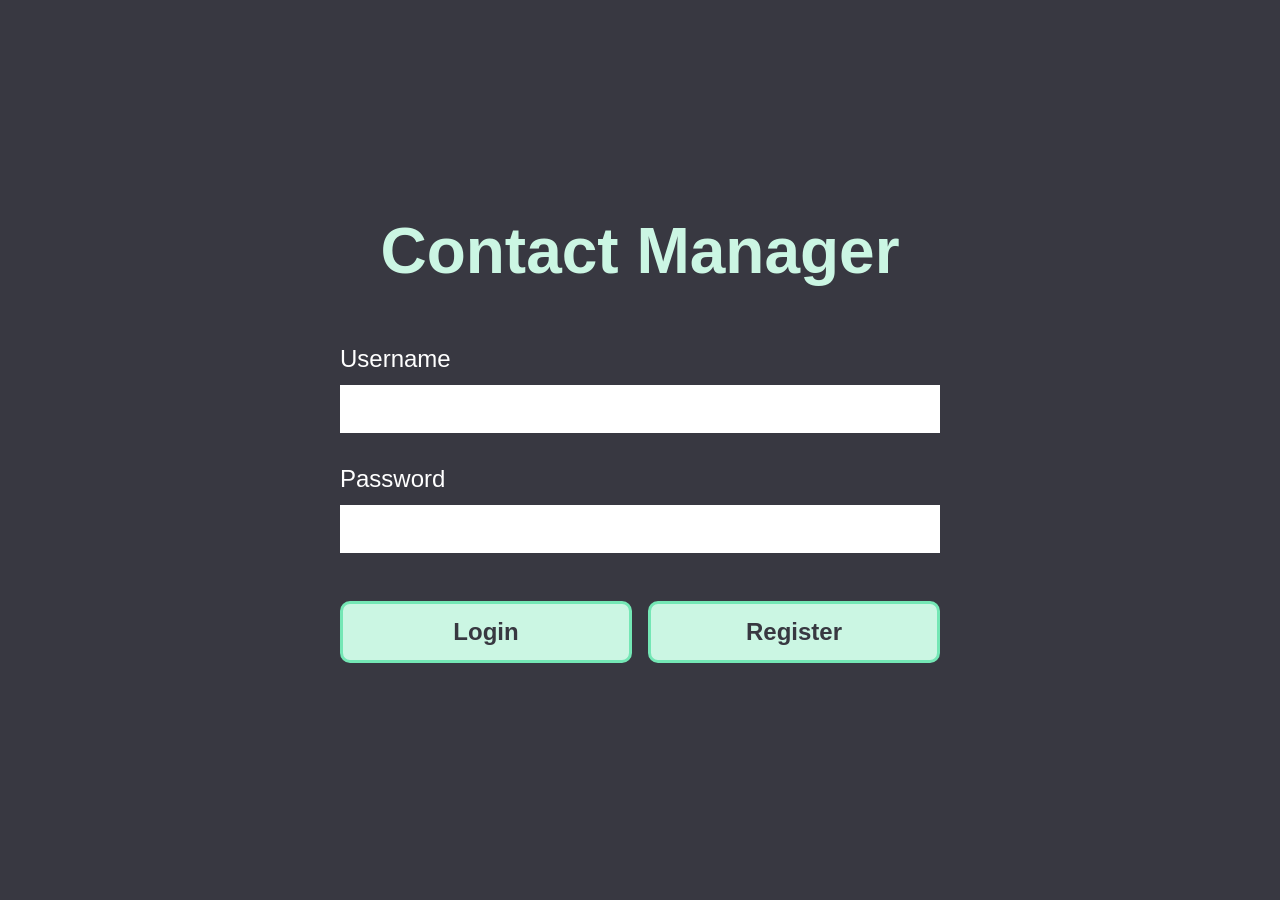
==== index.html @ f8d7e155 "Skeleton UI, no functionality" ====
<!DOCTYPE html>
<html lang="en">

<head>

    <!-- Character encoding -->
    <meta charset="UTF-8">

    <!-- Mobile responsiveness -->
    <meta name="viewport" content="width=device-width, initial-scale=1.0">

    <!-- Page title -->
    <title>Contact Manager</title>

    <!-- Bootstrap CSS -->
    <link href="https://cdn.jsdelivr.net/npm/bootstrap@5.3.7/dist/css/bootstrap.min.css" rel="stylesheet">

    <!-- Bootstrap Icons -->
    <link rel="stylesheet" href="https://cdn.jsdelivr.net/npm/bootstrap-icons@1.13.1/font/bootstrap-icons.min.css">

    <!-- Custom CSS -->
    <link rel="stylesheet" href="css/styles.css">

</head>

<body class="dark-bg">

    <!-- Main container -->
    <div class="container min-vh-100 d-flex justify-content-center align-items-center">

        <!-- Login content -->
        <div class="login-content">

            <!-- App title -->
            <h1 class="text-center title-text mb-5">
                Contact Manager
            </h1>

            <!-- Username field -->
            <div class="mb-4">

                <!-- Username label -->
                <label class="form-label form-text">
                    Username
                </label>

                <!-- Username input -->
                <input
                    type="text"
                    class="form-control custom-input"
                    id="loginUsername">

            </div>

            <!-- Password field -->
            <div class="mb-5">

                <!-- Password label -->
                <label class="form-label form-text">
                    Password
                </label>

                <!-- Password input -->
                <input
                    type="password"
                    class="form-control custom-input"
                    id="loginPassword">

            </div>

            <!-- Button row -->
            <div class="d-flex justify-content-between gap-3">

                <!-- Login button -->
                <button
                    class="btn custom-btn w-100"
                    id="loginButton">
                    Login
                </button>

                <!-- Register button -->
                <button
                    class="btn custom-btn w-100"
                    id="registerButton">
                    Register
                </button>

            </div>

            <!-- Error/result text -->
            <p
                class="text-center mt-4 error-text"
                id="loginResult">
            </p>

        </div>

    </div>

    <!-- Main JavaScript -->
    <script src="js/app.js"></script>

    <!-- Bootstrap JS -->
    <script src="https://cdn.jsdelivr.net/npm/bootstrap@5.3.7/dist/js/bootstrap.bundle.min.js"></script>

</body>

</html>
---- css/styles.css ----
/* Page font */
body {
    font-family: Arial, Helvetica, sans-serif;
}

/* Main background */
.dark-bg {
    background-color: #383841;
    color: white;
}

/* Login content width */
.login-content {
    width: 100%;
    max-width: 600px;
}

/* Main title */
.title-text {
    color: #CBF6E3;
    font-size: 4rem;
    font-weight: bold;
}

/* Section titles */
.section-title {
    font-weight: bold;
}

/* Form labels */
.form-text {
    color: white;
    font-size: 1.5rem;
}

/* Custom inputs */
.custom-input {
    border-radius: 0;
    border: none;
    padding: 12px;
}

/* Main buttons */
.custom-btn {
    background-color: #CBF6E3;
    color: #383841;
    font-weight: bold;
    font-size: 1.5rem;
    border: 3px solid #74E7B5;
    border-radius: 10px;
    padding: 10px;
}

/* Main button hover */
.custom-btn:hover {
    background-color: #CBF6E3;
}

/* Dark buttons */
.dark-btn {
    background-color: #383841;
    color: white;
    border-radius: 10px;
    border: 3px solid #26262C;
    padding: 8px 24px;
    font-size: 1.2rem;
}

/* Dark button hover */
.dark-btn:hover {
    background-color: #383841;
}

/* Add/edit panel */
.green-panel {
    background-color: #74E7B5;
    color: #383841;
    width: 100%;
    border-radius: 0;
}

/* Search button */
.search-btn {
    background-color: #74E7B5;
    border: none;
    font-size: 1.4rem;
    border-radius: 0;
}

/* Contact card */
.contact-card {
    border: 2px solid #74E7B5;
    padding: 20px;
    background-color: #383841;
    cursor: pointer;
    transition: 0.2s;
    border-radius: 10px;
}

/* Contact hover */
.contact-card:hover {
    transform: scale(1.02);
}

/* Selected contact */
.selected-contact {
    background-color: #74E7B5;
}

/* Selected contact text */
.selected-contact .contact-name,
.selected-contact .contact-info {
    color: #383841;
}

/* Contact name */
.contact-name {
    color: #74E7B5;
    font-weight: bold;
}

/* Contact info */
.contact-info {
    margin: 0;
    color: #CBF6E3;
}

/* Error text */
.error-text {
    color: #ff8a8a;
}
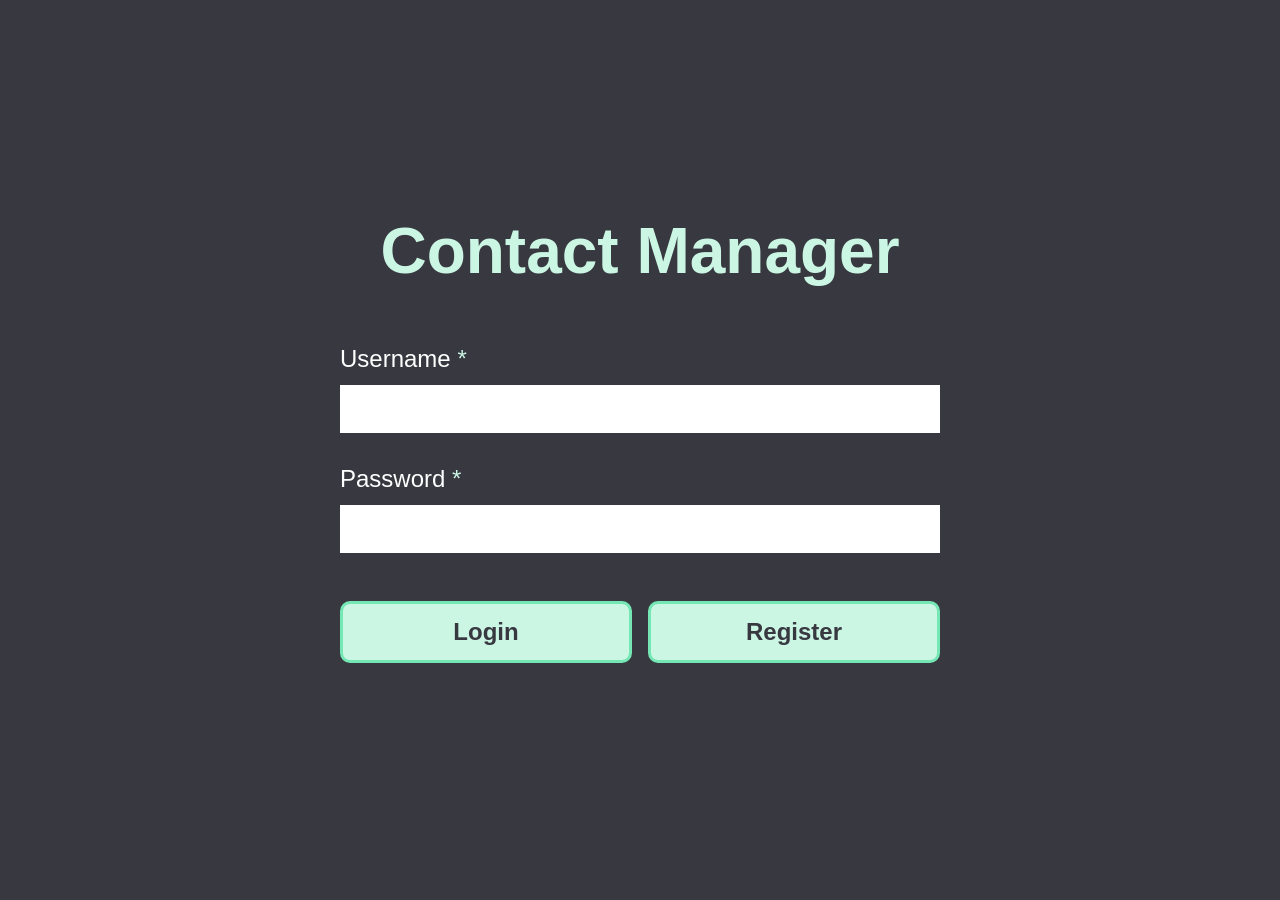
==== commit a62834fb: "Color blind accesibility" ====
--- a/index.html
+++ b/index.html
@@ -42,6 +42,7 @@
                 <!-- Username label -->
                 <label class="form-label form-text">
                     Username
+                    <span class="required-star">*</span>
                 </label>
 
                 <!-- Username input -->
@@ -58,6 +59,7 @@
                 <!-- Password label -->
                 <label class="form-label form-text">
                     Password
+                    <span class="required-star">*</span>
                 </label>
 
                 <!-- Password input -->
--- a/css/styles.css
+++ b/css/styles.css
@@ -33,6 +33,23 @@
     font-size: 1.5rem;
 }
 
+/* Field labels above inputs */
+.field-label {
+    display: block;
+    font-weight: bold;
+    margin-bottom: 4px;
+    color: #383841;
+    font-size: 0.95rem;
+}
+
+/* Required asterisk */
+.dark-required-star {
+    color: #26262C;
+}
+.required-star {
+    color: #CBF6E3;
+}
+
 /* Custom inputs */
 .custom-input {
     border-radius: 0;
@@ -66,9 +83,18 @@
     font-size: 1.2rem;
 }
 
-/* Dark button hover */
-.dark-btn:hover {
+/* Dark button hover (only when enabled) */
+.dark-btn:not(:disabled):hover {
     background-color: #383841;
+}
+
+/* Disabled dark button */
+.dark-btn:disabled {
+    background-color: #555;
+    color: #999;
+    border-color: #444;
+    cursor: not-allowed;
+    opacity: 0.6;
 }
 
 /* Add/edit panel */
@@ -77,6 +103,20 @@
     color: #383841;
     width: 100%;
     border-radius: 0;
+}
+
+/* Greyed-out overlay for disabled edit section */
+#editSection.edit-disabled {
+    opacity: 0.5;
+    pointer-events: none;
+}
+
+/* Hint text shown when no contact is selected */
+.edit-hint {
+    font-size: 0.85rem;
+    color: #383841;
+    font-style: italic;
+    margin: 0;
 }
 
 /* Search button */
@@ -126,6 +166,9 @@
 }
 
 /* Error text */
+.dark-error-text {
+    color: #26262C;
+}
 .error-text {
-    color: #ff8a8a;
+    color: #CBF6E3;
 }
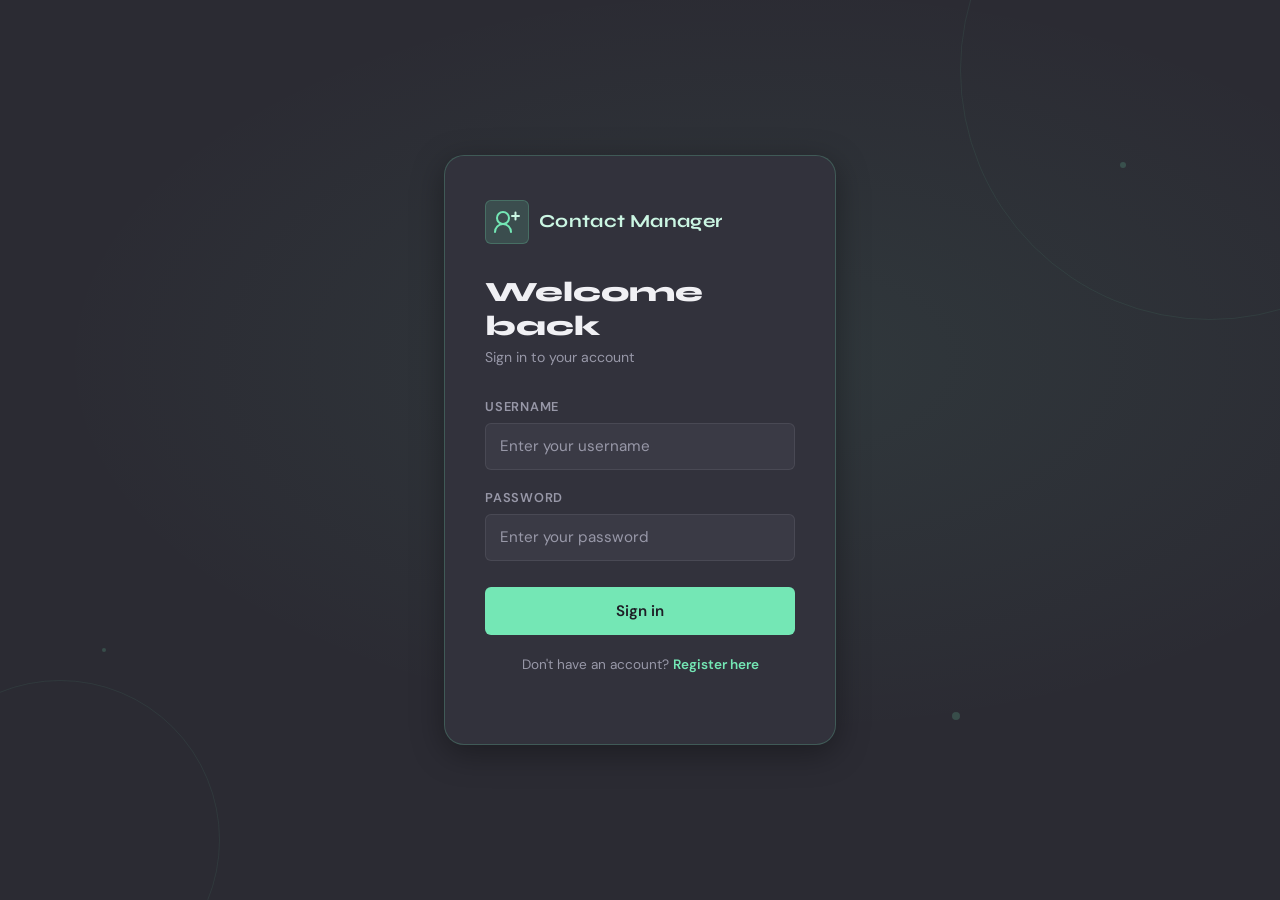
==== commit c7d2fbd8: "Updated UI + Register fix" ====
--- a/index.html
+++ b/index.html
@@ -2,109 +2,111 @@
 <html lang="en">
 
 <head>
-
-    <!-- Character encoding -->
     <meta charset="UTF-8">
-
-    <!-- Mobile responsiveness -->
     <meta name="viewport" content="width=device-width, initial-scale=1.0">
-
-    <!-- Page title -->
     <title>Contact Manager</title>
-
-    <!-- Bootstrap CSS -->
     <link href="https://cdn.jsdelivr.net/npm/bootstrap@5.3.7/dist/css/bootstrap.min.css" rel="stylesheet">
-
-    <!-- Bootstrap Icons -->
-    <link rel="stylesheet" href="https://cdn.jsdelivr.net/npm/bootstrap-icons@1.13.1/font/bootstrap-icons.min.css">
-
-    <!-- Custom CSS -->
+    <link href="https://fonts.googleapis.com/css2?family=DM+Sans:wght@300;400;500;600&family=Syne:wght@700;800&display=swap" rel="stylesheet">
     <link rel="stylesheet" href="css/styles.css">
-
 </head>
 
-<body class="dark-bg">
+<body class="auth-page">
 
-    <!-- Main container -->
-    <div class="container min-vh-100 d-flex justify-content-center align-items-center">
+    <div class="auth-wrapper">
 
-        <!-- Login content -->
-        <div class="login-content">
+        <div class="auth-card">
 
-            <!-- App title -->
-            <h1 class="text-center title-text mb-5">
-                Contact Manager
-            </h1>
-
-            <!-- Username field -->
-            <div class="mb-4">
-
-                <!-- Username label -->
-                <label class="form-label form-text">
-                    Username
-                    <span class="required-star">*</span>
-                </label>
-
-                <!-- Username input -->
-                <input
-                    type="text"
-                    class="form-control custom-input"
-                    id="loginUsername">
-
+            <div class="auth-brand">
+                <div class="brand-icon">
+                    <svg width="28" height="28" viewBox="0 0 28 28" fill="none">
+                        <circle cx="10" cy="10" r="6" stroke="#74E7B5" stroke-width="2"/>
+                        <path d="M2 24c0-4.418 3.582-8 8-8s8 3.582 8 8" stroke="#74E7B5" stroke-width="2" stroke-linecap="round"/>
+                        <path d="M19 8h7M22.5 4.5v7" stroke="#CBF6E3" stroke-width="2" stroke-linecap="round"/>
+                    </svg>
+                </div>
+                <span class="brand-name">Contact Manager</span>
             </div>
 
-            <!-- Password field -->
-            <div class="mb-5">
+            <div id="loginView">
+                <h1 class="auth-heading">Welcome back</h1>
+                <p class="auth-subheading">Sign in to your account</p>
 
-                <!-- Password label -->
-                <label class="form-label form-text">
-                    Password
-                    <span class="required-star">*</span>
-                </label>
+                <div class="field-group">
+                    <label for="loginUsername" class="field-label">Username</label>
+                    <input type="text" class="field-input" id="loginUsername" autocomplete="username" placeholder="Enter your username">
+                </div>
 
-                <!-- Password input -->
-                <input
-                    type="password"
-                    class="form-control custom-input"
-                    id="loginPassword">
+                <div class="field-group">
+                    <label for="loginPassword" class="field-label">Password</label>
+                    <input type="password" class="field-input" id="loginPassword" autocomplete="current-password" placeholder="Enter your password">
+                </div>
 
+                <button class="auth-btn" id="loginButton">Sign in</button>
+
+                <p class="auth-switch">Don't have an account? <a href="#" id="toRegister" class="auth-switch-link">Register here</a></p>
             </div>
 
-            <!-- Button row -->
-            <div class="d-flex justify-content-between gap-3">
+            <div id="registerView" style="display:none;">
+                <h1 class="auth-heading">Create account</h1>
+                <p class="auth-subheading">Fill in your details to get started</p>
 
-                <!-- Login button -->
-                <button
-                    class="btn custom-btn w-100"
-                    id="loginButton">
-                    Login
-                </button>
+                <div class="name-row">
+                    <div class="field-group">
+                        <label for="registerFirstName" class="field-label">First Name</label>
+                        <input type="text" class="field-input" id="registerFirstName" autocomplete="given-name" placeholder="First">
+                    </div>
+                    <div class="field-group">
+                        <label for="registerLastName" class="field-label">Last Name</label>
+                        <input type="text" class="field-input" id="registerLastName" autocomplete="family-name" placeholder="Last">
+                    </div>
+                </div>
 
-                <!-- Register button -->
-                <button
-                    class="btn custom-btn w-100"
-                    id="registerButton">
-                    Register
-                </button>
+                <div class="field-group">
+                    <label for="registerUsername" class="field-label">Username</label>
+                    <input type="text" class="field-input" id="registerUsername" autocomplete="username" placeholder="Choose a username">
+                </div>
 
+                <div class="field-group">
+                    <label for="registerPassword" class="field-label">Password</label>
+                    <input type="password" class="field-input" id="registerPassword" autocomplete="new-password" placeholder="Choose a password">
+                </div>
+
+                <button class="auth-btn" id="registerButton">Create account</button>
+
+                <p class="auth-switch">Already have an account? <a href="#" id="toLogin" class="auth-switch-link">Login here</a></p>
             </div>
 
-            <!-- Error/result text -->
-            <p
-                class="text-center mt-4 error-text"
-                id="loginResult">
-            </p>
+            <p class="auth-result" id="loginResult" role="alert"></p>
 
+        </div>
+
+        <div class="auth-decoration" aria-hidden="true">
+            <div class="deco-ring deco-ring-1"></div>
+            <div class="deco-ring deco-ring-2"></div>
+            <div class="deco-dot deco-dot-1"></div>
+            <div class="deco-dot deco-dot-2"></div>
+            <div class="deco-dot deco-dot-3"></div>
         </div>
 
     </div>
 
-    <!-- Main JavaScript -->
     <script src="js/app.js"></script>
-
-    <!-- Bootstrap JS -->
     <script src="https://cdn.jsdelivr.net/npm/bootstrap@5.3.7/dist/js/bootstrap.bundle.min.js"></script>
 
+    <script>
+        document.getElementById("toRegister").addEventListener("click", function(e) {
+            e.preventDefault();
+            document.getElementById("loginView").style.display = "none";
+            document.getElementById("registerView").style.display = "block";
+            document.getElementById("loginResult").textContent = "";
+        });
+        document.getElementById("toLogin").addEventListener("click", function(e) {
+            e.preventDefault();
+            document.getElementById("registerView").style.display = "none";
+            document.getElementById("loginView").style.display = "block";
+            document.getElementById("loginResult").textContent = "";
+        });
+    </script>
+
 </body>
-
 </html>
--- a/css/styles.css
+++ b/css/styles.css
@@ -1,174 +1,435 @@
-/* Page font */
+/* ── Tokens ─────────────────────────────────────────────────────────────── */
+:root {
+    --bg:          #2B2B33;
+    --bg-raised:   #32323C;
+    --bg-panel:    #3A3A45;
+    --mint:        #74E7B5;
+    --mint-light:  #CBF6E3;
+    --mint-dim:    rgba(116,231,181,.15);
+    --text:        #F0F0F4;
+    --text-muted:  #9898A8;
+    --text-dark:   #1E1E26;
+    --border:      rgba(116,231,181,.22);
+    --danger:      #FF6B6B;
+    --radius-sm:   6px;
+    --radius-md:   12px;
+    --radius-lg:   20px;
+    --shadow-sm:   0 2px 8px rgba(0,0,0,.25);
+    --shadow-md:   0 8px 32px rgba(0,0,0,.35);
+    --transition:  .18s ease;
+}
+
+/* ── Reset / Base ────────────────────────────────────────────────────────── */
+*, *::before, *::after { box-sizing: border-box; }
+
 body {
-    font-family: Arial, Helvetica, sans-serif;
-}
-
-/* Main background */
-.dark-bg {
-    background-color: #383841;
-    color: white;
-}
-
-/* Login content width */
-.login-content {
+    font-family: 'DM Sans', sans-serif;
+    font-size: 15px;
+    color: var(--text);
+    background-color: var(--bg);
+    margin: 0;
+}
+
+/* ── Auth page ───────────────────────────────────────────────────────────── */
+.auth-page {
+    min-height: 100vh;
+    display: flex;
+    align-items: center;
+    justify-content: center;
+    background: radial-gradient(ellipse 80% 60% at 60% 40%, rgba(116,231,181,.07) 0%, transparent 70%), var(--bg);
+    overflow: hidden;
+}
+
+.auth-wrapper {
+    position: relative;
     width: 100%;
-    max-width: 600px;
-}
-
-/* Main title */
-.title-text {
-    color: #CBF6E3;
-    font-size: 4rem;
-    font-weight: bold;
-}
-
-/* Section titles */
-.section-title {
-    font-weight: bold;
-}
-
-/* Form labels */
-.form-text {
-    color: white;
-    font-size: 1.5rem;
-}
-
-/* Field labels above inputs */
+    max-width: 440px;
+    padding: 24px;
+}
+
+.auth-card {
+    background: var(--bg-raised);
+    border: 1px solid var(--border);
+    border-radius: var(--radius-lg);
+    padding: 44px 40px 36px;
+    box-shadow: var(--shadow-md);
+    position: relative;
+    z-index: 1;
+}
+
+/* brand mark */
+.auth-brand {
+    display: flex;
+    align-items: center;
+    gap: 10px;
+    margin-bottom: 32px;
+}
+.brand-icon {
+    width: 44px; height: 44px;
+    background: var(--mint-dim);
+    border: 1px solid var(--border);
+    border-radius: var(--radius-sm);
+    display: flex; align-items: center; justify-content: center;
+}
+.brand-icon-sm {
+    width: 34px; height: 34px;
+    background: var(--mint-dim);
+    border: 1px solid var(--border);
+    border-radius: var(--radius-sm);
+    display: flex; align-items: center; justify-content: center;
+}
+.brand-name {
+    font-family: 'Syne', sans-serif;
+    font-size: 1.15rem;
+    font-weight: 700;
+    color: var(--mint-light);
+    letter-spacing: .02em;
+}
+
+/* headings */
+.auth-heading {
+    font-family: 'Syne', sans-serif;
+    font-size: 1.75rem;
+    font-weight: 800;
+    color: var(--text);
+    margin: 0 0 4px;
+}
+.auth-subheading {
+    font-size: .88rem;
+    color: var(--text-muted);
+    margin: 0 0 28px;
+}
+
+/* field */
+.field-group { margin-bottom: 18px; }
+.name-row {
+    display: grid;
+    grid-template-columns: 1fr 1fr;
+    gap: 12px;
+}
 .field-label {
     display: block;
-    font-weight: bold;
-    margin-bottom: 4px;
-    color: #383841;
-    font-size: 0.95rem;
-}
-
-/* Required asterisk */
-.dark-required-star {
-    color: #26262C;
-}
-.required-star {
-    color: #CBF6E3;
-}
-
-/* Custom inputs */
-.custom-input {
-    border-radius: 0;
+    font-size: .8rem;
+    font-weight: 600;
+    letter-spacing: .06em;
+    text-transform: uppercase;
+    color: var(--text-muted);
+    margin-bottom: 7px;
+}
+.field-input {
+    width: 100%;
+    background: var(--bg-panel);
+    border: 1px solid rgba(255,255,255,.08);
+    border-radius: var(--radius-sm);
+    color: var(--text);
+    font-family: 'DM Sans', sans-serif;
+    font-size: .95rem;
+    padding: 11px 14px;
+    outline: none;
+    transition: border-color var(--transition), box-shadow var(--transition);
+}
+.field-input::placeholder { color: var(--text-muted); }
+.field-input:focus {
+    border-color: var(--mint);
+    box-shadow: 0 0 0 3px rgba(116,231,181,.15);
+}
+
+/* auth button */
+.auth-btn {
+    width: 100%;
+    background: var(--mint);
+    color: var(--text-dark);
+    font-family: 'DM Sans', sans-serif;
+    font-size: .95rem;
+    font-weight: 600;
     border: none;
-    padding: 12px;
-}
-
-/* Main buttons */
-.custom-btn {
-    background-color: #CBF6E3;
-    color: #383841;
-    font-weight: bold;
-    font-size: 1.5rem;
-    border: 3px solid #74E7B5;
-    border-radius: 10px;
-    padding: 10px;
-}
-
-/* Main button hover */
-.custom-btn:hover {
-    background-color: #CBF6E3;
-}
-
-/* Dark buttons */
-.dark-btn {
-    background-color: #383841;
-    color: white;
-    border-radius: 10px;
-    border: 3px solid #26262C;
-    padding: 8px 24px;
-    font-size: 1.2rem;
-}
-
-/* Dark button hover (only when enabled) */
-.dark-btn:not(:disabled):hover {
-    background-color: #383841;
-}
-
-/* Disabled dark button */
-.dark-btn:disabled {
-    background-color: #555;
-    color: #999;
-    border-color: #444;
+    border-radius: var(--radius-sm);
+    padding: 13px;
+    cursor: pointer;
+    transition: opacity var(--transition), transform var(--transition);
+    margin-top: 8px;
+}
+.auth-btn:hover { opacity: .88; transform: translateY(-1px); }
+.auth-btn:active { transform: translateY(0); opacity: 1; }
+
+/* switch link */
+.auth-switch {
+    text-align: center;
+    font-size: .85rem;
+    color: var(--text-muted);
+    margin: 20px 0 0;
+}
+.auth-switch-link {
+    color: var(--mint);
+    font-weight: 600;
+    text-decoration: none;
+}
+.auth-switch-link:hover { text-decoration: underline; }
+
+/* result/error */
+.auth-result {
+    text-align: center;
+    font-size: .85rem;
+    color: var(--danger);
+    margin: 12px 0 0;
+    min-height: 20px;
+}
+
+/* decorative rings */
+.auth-decoration { position: fixed; inset: 0; pointer-events: none; z-index: 0; }
+.deco-ring {
+    position: absolute;
+    border-radius: 50%;
+    border: 1px solid rgba(116,231,181,.08);
+}
+.deco-ring-1 { width: 500px; height: 500px; top: -180px; right: -180px; }
+.deco-ring-2 { width: 320px; height: 320px; bottom: -100px; left: -100px; }
+.deco-dot {
+    position: absolute;
+    border-radius: 50%;
+    background: var(--mint);
+    opacity: .18;
+}
+.deco-dot-1 { width: 6px; height: 6px; top: 18%; right: 12%; }
+.deco-dot-2 { width: 4px; height: 4px; top: 72%; left: 8%; }
+.deco-dot-3 { width: 8px; height: 8px; bottom: 20%; right: 25%; }
+
+/* ── App header ──────────────────────────────────────────────────────────── */
+.app-header {
+    background: var(--bg-raised);
+    border-bottom: 1px solid var(--border);
+}
+.welcome-text {
+    font-family: 'Syne', sans-serif;
+    font-size: 1.3rem;
+    font-weight: 700;
+    color: var(--mint-light);
+}
+.logout-btn {
+    display: flex; align-items: center; gap: 7px;
+    background: transparent;
+    border: 1px solid var(--border);
+    border-radius: var(--radius-sm);
+    color: var(--text-muted);
+    font-family: 'DM Sans', sans-serif;
+    font-size: .85rem;
+    padding: 8px 16px;
+    cursor: pointer;
+    transition: border-color var(--transition), color var(--transition);
+}
+.logout-btn:hover { border-color: var(--mint); color: var(--mint); }
+
+/* ── Panel section ───────────────────────────────────────────────────────── */
+.panel-section {
+    background: var(--bg-raised);
+    border-bottom: 1px solid var(--border);
+}
+.form-panel {
+    background: var(--bg-panel);
+    border: 1px solid var(--border);
+    border-radius: var(--radius-md);
+    padding: 28px;
+    height: 100%;
+}
+.panel-title {
+    font-family: 'Syne', sans-serif;
+    font-size: 1rem;
+    font-weight: 700;
+    letter-spacing: .04em;
+    text-transform: uppercase;
+    color: var(--mint-light);
+    margin: 0 0 20px;
+}
+.panel-field-label {
+    display: block;
+    font-size: .75rem;
+    font-weight: 600;
+    letter-spacing: .06em;
+    text-transform: uppercase;
+    color: var(--text-muted);
+    margin-bottom: 7px;
+}
+.panel-required { color: var(--mint); }
+.panel-input {
+    width: 100%;
+    background: var(--bg-raised);
+    border: 1px solid rgba(255,255,255,.08);
+    border-radius: var(--radius-sm);
+    color: var(--text);
+    font-family: 'DM Sans', sans-serif;
+    font-size: .9rem;
+    padding: 10px 13px;
+    outline: none;
+    transition: border-color var(--transition), box-shadow var(--transition);
+}
+.panel-input::placeholder { color: var(--text-muted); }
+.panel-input:focus {
+    border-color: var(--mint);
+    box-shadow: 0 0 0 3px rgba(116,231,181,.12);
+}
+.panel-input:disabled {
+    opacity: .45;
     cursor: not-allowed;
-    opacity: 0.6;
-}
-
-/* Add/edit panel */
-.green-panel {
-    background-color: #74E7B5;
-    color: #383841;
+}
+.panel-btn {
+    display: inline-flex; align-items: center; gap: 7px;
+    background: var(--mint);
+    color: var(--text-dark);
+    font-family: 'DM Sans', sans-serif;
+    font-size: .88rem;
+    font-weight: 600;
+    border: none;
+    border-radius: var(--radius-sm);
+    padding: 10px 20px;
+    cursor: pointer;
+    transition: opacity var(--transition), transform var(--transition);
+}
+.panel-btn:hover:not(:disabled) { opacity: .85; transform: translateY(-1px); }
+.panel-btn:disabled {
+    background: var(--bg-raised);
+    color: var(--text-muted);
+    border: 1px solid rgba(255,255,255,.07);
+    cursor: not-allowed;
+    transform: none; opacity: 1;
+}
+.panel-btn-danger {
+    background: transparent;
+    color: var(--danger);
+    border: 1px solid rgba(255,107,107,.3);
+}
+.panel-btn-danger:hover:not(:disabled) {
+    background: rgba(255,107,107,.1);
+    opacity: 1;
+}
+.panel-btn-danger:disabled {
+    background: transparent;
+    color: var(--text-muted);
+    border-color: rgba(255,255,255,.07);
+}
+.panel-error {
+    font-size: .82rem;
+    color: var(--danger);
+    min-height: 18px;
+}
+.panel-hint {
+    font-size: .82rem;
+    color: var(--text-muted);
+    font-style: italic;
+}
+
+/* disabled edit section */
+#editSection.edit-disabled {
+    opacity: .45;
+    pointer-events: none;
+}
+
+/* ── Contacts list ───────────────────────────────────────────────────────── */
+.contacts-header {
+    display: flex;
+    flex-direction: column;
+    align-items: flex-start;
+    gap: 12px;
+}
+.contacts-title {
+    font-family: 'Syne', sans-serif;
+    font-size: 1.1rem;
+    font-weight: 700;
+    color: var(--text);
+    margin: 0;
+}
+
+/* search */
+.search-bar {
+    display: flex;
+    align-items: center;
+    background: var(--bg-raised);
+    border: 1px solid var(--border);
+    border-radius: var(--radius-sm);
+    overflow: hidden;
     width: 100%;
-    border-radius: 0;
-}
-
-/* Greyed-out overlay for disabled edit section */
-#editSection.edit-disabled {
-    opacity: 0.5;
-    pointer-events: none;
-}
-
-/* Hint text shown when no contact is selected */
-.edit-hint {
-    font-size: 0.85rem;
-    color: #383841;
-    font-style: italic;
-    margin: 0;
-}
-
-/* Search button */
+}
+.search-icon {
+    color: var(--text-muted);
+    padding: 0 12px;
+    font-size: 1rem;
+}
+.search-input {
+    flex: 1;
+    background: transparent;
+    border: none;
+    color: var(--text);
+    font-family: 'DM Sans', sans-serif;
+    font-size: .9rem;
+    padding: 10px 4px;
+    outline: none;
+}
+.search-input::placeholder { color: var(--text-muted); }
 .search-btn {
-    background-color: #74E7B5;
+    background: var(--mint);
+    color: var(--text-dark);
+    font-family: 'DM Sans', sans-serif;
+    font-size: .82rem;
+    font-weight: 600;
     border: none;
-    font-size: 1.4rem;
-    border-radius: 0;
-}
-
-/* Contact card */
+    padding: 10px 18px;
+    cursor: pointer;
+    transition: opacity var(--transition);
+}
+.search-btn:hover { opacity: .85; }
+
+/* contact cards */
 .contact-card {
-    border: 2px solid #74E7B5;
-    padding: 20px;
-    background-color: #383841;
+    background: var(--bg-raised);
+    border: 1px solid var(--border);
+    border-radius: var(--radius-md);
+    padding: 22px 24px;
     cursor: pointer;
-    transition: 0.2s;
-    border-radius: 10px;
-}
-
-/* Contact hover */
+    transition: border-color var(--transition), transform var(--transition), box-shadow var(--transition);
+    height: 100%;
+}
 .contact-card:hover {
-    transform: scale(1.02);
-}
-
-/* Selected contact */
-.selected-contact {
-    background-color: #74E7B5;
-}
-
-/* Selected contact text */
-.selected-contact .contact-name,
-.selected-contact .contact-info {
-    color: #383841;
-}
-
-/* Contact name */
+    border-color: var(--mint);
+    transform: translateY(-2px);
+    box-shadow: var(--shadow-sm);
+}
+.contact-card.selected-contact {
+    border-color: var(--mint);
+    background: var(--mint-dim);
+    box-shadow: 0 0 0 3px rgba(116,231,181,.12);
+}
+.contact-avatar {
+    width: 40px; height: 40px;
+    border-radius: 50%;
+    background: var(--mint-dim);
+    border: 1px solid var(--border);
+    display: flex; align-items: center; justify-content: center;
+    font-family: 'Syne', sans-serif;
+    font-size: .85rem;
+    font-weight: 700;
+    color: var(--mint);
+    margin-bottom: 14px;
+    flex-shrink: 0;
+}
 .contact-name {
-    color: #74E7B5;
-    font-weight: bold;
-}
-
-/* Contact info */
+    font-family: 'Syne', sans-serif;
+    font-size: .95rem;
+    font-weight: 700;
+    color: var(--text);
+    margin: 0 0 8px;
+}
 .contact-info {
-    margin: 0;
-    color: #CBF6E3;
-}
-
-/* Error text */
-.dark-error-text {
-    color: #26262C;
-}
-.error-text {
-    color: #CBF6E3;
+    font-size: .82rem;
+    color: var(--text-muted);
+    margin: 0 0 3px;
+    display: flex;
+    align-items: center;
+    gap: 6px;
+}
+.contact-info i { color: var(--mint); font-size: .75rem; }
+
+/* no contacts message */
+.no-contacts {
+    color: var(--text-muted);
+    font-size: .9rem;
+    padding: 16px 0;
 }
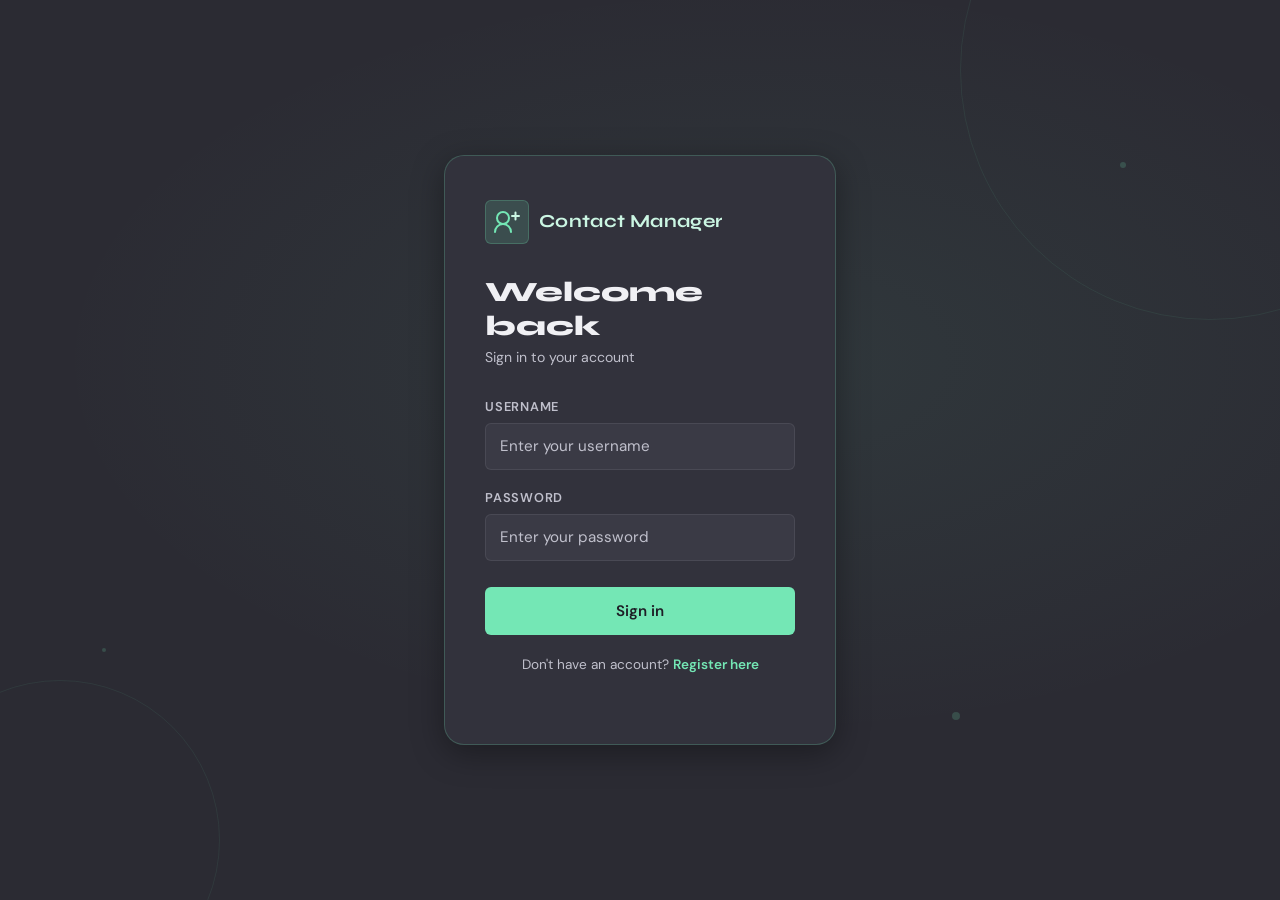
==== commit 630b02cf: "Change div to main for auth-wrapper section This change made the lighthouse report go to 100 for acc" ====
--- a/index.html
+++ b/index.html
@@ -12,7 +12,7 @@
 
 <body class="auth-page">
 
-    <div class="auth-wrapper">
+    <main class="auth-wrapper">
 
         <div class="auth-card">
 
@@ -88,7 +88,7 @@
             <div class="deco-dot deco-dot-3"></div>
         </div>
 
-    </div>
+    </main>
 
     <script src="js/app.js"></script>
     <script src="https://cdn.jsdelivr.net/npm/bootstrap@5.3.7/dist/js/bootstrap.bundle.min.js"></script>
@@ -109,4 +109,4 @@
     </script>
 
 </body>
-</html>+</html>
--- a/css/styles.css
+++ b/css/styles.css
@@ -7,7 +7,7 @@
     --mint-light:  #CBF6E3;
     --mint-dim:    rgba(116,231,181,.15);
     --text:        #F0F0F4;
-    --text-muted:  #9898A8;
+    --text-muted:  #C0C0CC;
     --text-dark:   #1E1E26;
     --border:      rgba(116,231,181,.22);
     --danger:      #FF6B6B;
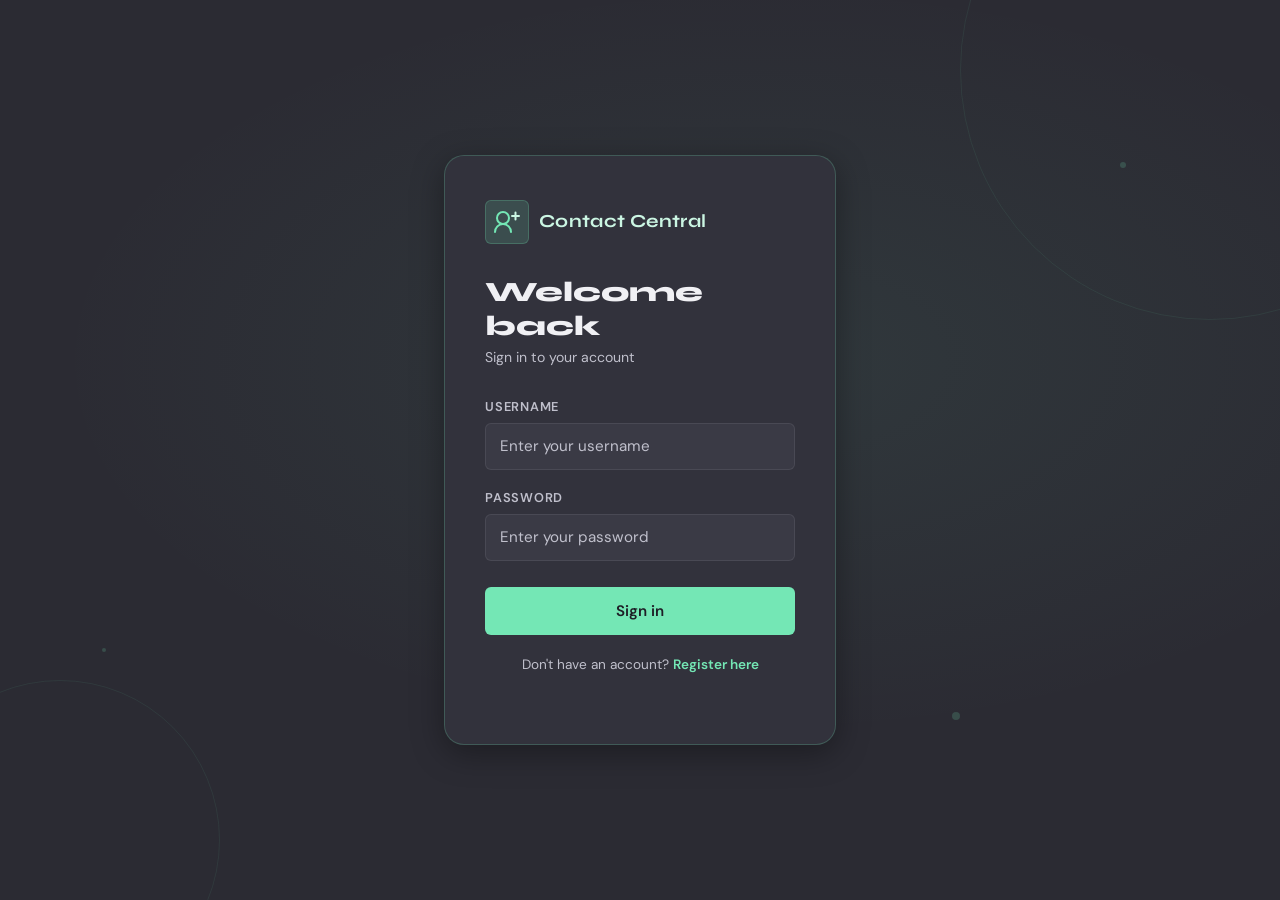
==== commit 044e5833: "updated name" ====
--- a/index.html
+++ b/index.html
@@ -4,7 +4,7 @@
 <head>
     <meta charset="UTF-8">
     <meta name="viewport" content="width=device-width, initial-scale=1.0">
-    <title>Contact Manager</title>
+    <title>Contact Central</title>
     <link href="https://cdn.jsdelivr.net/npm/bootstrap@5.3.7/dist/css/bootstrap.min.css" rel="stylesheet">
     <link href="https://fonts.googleapis.com/css2?family=DM+Sans:wght@300;400;500;600&family=Syne:wght@700;800&display=swap" rel="stylesheet">
     <link rel="stylesheet" href="css/styles.css">
@@ -24,7 +24,7 @@
                         <path d="M19 8h7M22.5 4.5v7" stroke="#CBF6E3" stroke-width="2" stroke-linecap="round"/>
                     </svg>
                 </div>
-                <span class="brand-name">Contact Manager</span>
+                <span class="brand-name">Contact Central</span>
             </div>
 
             <div id="loginView">
